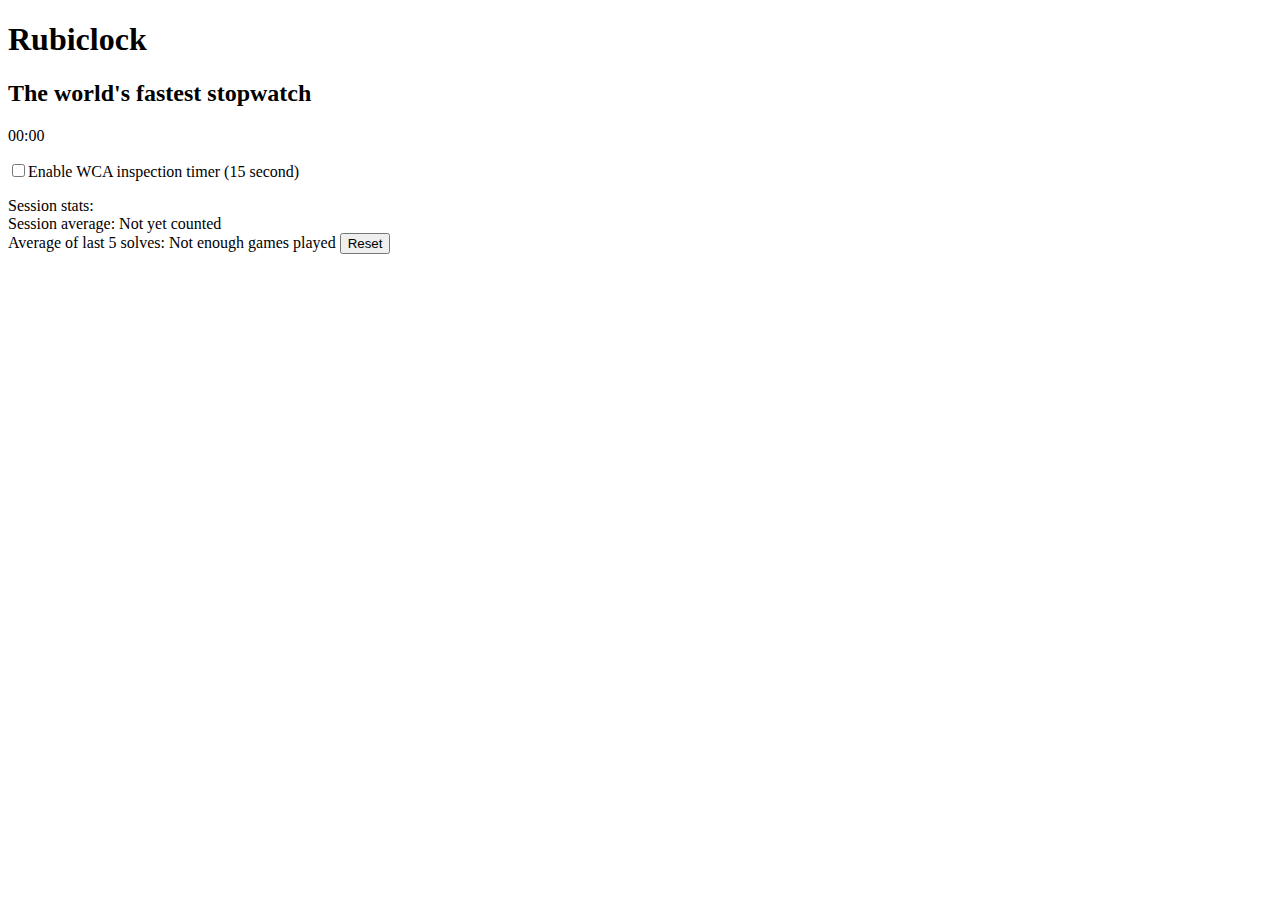
==== index.html @ 8da44c08 "initial commit" ====
<!DOCTYPE html>
<html>

<head>
    <meta name="viewport" content="width=device-width, initial-scale=1.0">
    <title>Rubiclock</title>
    <link rel="stylesheet" href="style.css">
    <link rel="preconnect" href="https://fonts.googleapis.com">
    <link rel="preconnect" href="https://fonts.gstatic.com" crossorigin>
    <link href="https://fonts.googleapis.com/css2?family=Raleway:wght@200;400;600&display=swap" rel="stylesheet">
</head>

<body>
    <h1>Rubiclock</h1>
    <h2>The world's fastest stopwatch</h2>
    <p id="timer"><span id="secs">00</span>:<span id="tenths">00</span></p>
    <input id="inspectionTimer" type="checkbox" value="setting">Enable WCA inspection timer (15 second)</input>
    <p>Session stats:
        <br>
        Session average: <span id="sessionAverage">Not yet counted</span>
        <br>
        Average of last 5 solves: <span id="lastFiveAverage">Not enough games played</span>
        <button id="fiveReset">Reset</button>
    </p>
    <ul id="stats"></ul>
    <script src="script.js" type="text/javascript"></script>
</body>

</html>
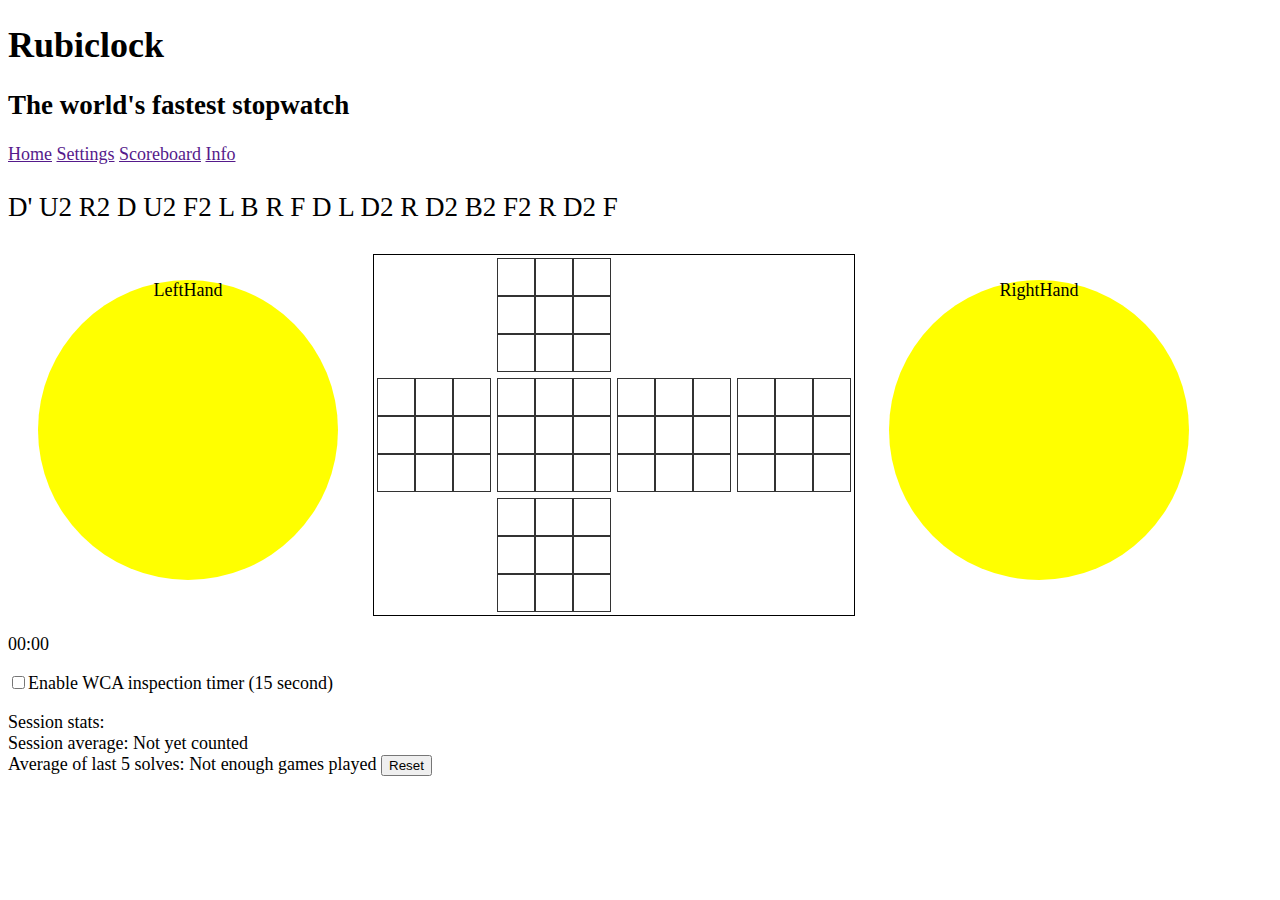
==== commit 826dc131: "added components" ====
--- a/index.html
+++ b/index.html
@@ -11,19 +11,100 @@
 </head>
 
 <body>
-    <h1>Rubiclock</h1>
-    <h2>The world's fastest stopwatch</h2>
-    <p id="timer"><span id="secs">00</span>:<span id="tenths">00</span></p>
-    <input id="inspectionTimer" type="checkbox" value="setting">Enable WCA inspection timer (15 second)</input>
-    <p>Session stats:
-        <br>
-        Session average: <span id="sessionAverage">Not yet counted</span>
-        <br>
-        Average of last 5 solves: <span id="lastFiveAverage">Not enough games played</span>
-        <button id="fiveReset">Reset</button>
-    </p>
-    <ul id="stats"></ul>
-    <script src="script.js" type="text/javascript"></script>
+    <div class="header">
+        <h1>Rubiclock</h1>
+        <h2>The world's fastest stopwatch</h2>
+        <a href="">Home</a>
+        <a href="">Settings</a>
+        <a href="">Scoreboard</a>
+        <a href="">Info</a>
+    </div>
+    <div class="scramble">
+        <p id="scrambleset">D' U2 R2 D U2 F2 L B R F D L D2 R D2 B2 F2 R D2 F </p>
+        <div class="hands" id="leftHand">LeftHand</div>
+        <div class="cube">
+            <div id="uplayer" class="grid-container">
+                <div class="grid-item"></div>
+                <div class="grid-item"></div>
+                <div class="grid-item"></div>
+                <div class="grid-item"></div>
+                <div class="grid-item"></div>
+                <div class="grid-item"></div>
+                <div class="grid-item"></div>
+                <div class="grid-item"></div>
+                <div class="grid-item"></div>
+            </div>
+            <div id="leftlayer" class="grid-container">
+                <div class="grid-item"></div>
+                <div class="grid-item"></div>
+                <div class="grid-item"></div>
+                <div class="grid-item"></div>
+                <div class="grid-item"></div>
+                <div class="grid-item"></div>
+                <div class="grid-item"></div>
+                <div class="grid-item"></div>
+                <div class="grid-item"></div>
+            </div>
+            <div id="frontlayer" class="grid-container">
+                <div class="grid-item"></div>
+                <div class="grid-item"></div>
+                <div class="grid-item"></div>
+                <div class="grid-item"></div>
+                <div class="grid-item"></div>
+                <div class="grid-item"></div>
+                <div class="grid-item"></div>
+                <div class="grid-item"></div>
+                <div class="grid-item"></div>
+            </div>
+            <div id="rightlayer" class="grid-container">
+                <div class="grid-item"></div>
+                <div class="grid-item"></div>
+                <div class="grid-item"></div>
+                <div class="grid-item"></div>
+                <div class="grid-item"></div>
+                <div class="grid-item"></div>
+                <div class="grid-item"></div>
+                <div class="grid-item"></div>
+                <div class="grid-item"></div>
+            </div>
+            <div id="backlayer" class="grid-container">
+                <div class="grid-item"></div>
+                <div class="grid-item"></div>
+                <div class="grid-item"></div>
+                <div class="grid-item"></div>
+                <div class="grid-item"></div>
+                <div class="grid-item"></div>
+                <div class="grid-item"></div>
+                <div class="grid-item"></div>
+                <div class="grid-item"></div>
+            </div>
+            <div id="downlayer" class="grid-container">
+                <div class="grid-item"></div>
+                <div class="grid-item"></div>
+                <div class="grid-item"></div>
+                <div class="grid-item"></div>
+                <div class="grid-item"></div>
+                <div class="grid-item"></div>
+                <div class="grid-item"></div>
+                <div class="grid-item"></div>
+                <div class="grid-item"></div>
+            </div>
+        </div>
+        <div class="hands" id="rightHand">RightHand</div>
+    </div>
+    <div class="timer">
+        <p id="timer"><span id="secs">00</span>:<span id="tenths">00</span></p>
+        <input id="inspectionTimer" type="checkbox" value="setting">Enable WCA inspection timer (15 second)</input>
+        <p>Session stats:
+            <br>
+            Session average: <span id="sessionAverage">Not yet counted</span>
+            <br>
+            Average of last 5 solves: <span id="lastFiveAverage">Not enough games played</span>
+            <button id="fiveReset">Reset</button>
+        </p>
+        <ul id="stats"></ul>
+        <script src="script.js" type="text/javascript"></script>
+    </div>
 </body>
 
 </html>--- a/style.css
+++ b/style.css
@@ -0,0 +1,68 @@
+html{
+  font-size: 18px;
+}
+
+.header h1{
+  font-size: 2rem;
+}
+
+#scrambleset{
+  font-size: 1.5rem;
+}
+
+.hands{
+  display: inline-block;
+  background-color: yellow;
+  height: 300px;
+  width: 300px;
+  border-radius: 50%;
+  text-align: center;
+  margin: 30px;
+}
+
+.cube{
+  display: inline-grid;
+  grid-template-areas:
+  '. top . .'
+  'left front right back'
+  '. bottom . .';
+  width: fit-content;
+  border: 1px solid black;
+}
+#uplayer{
+  grid-area: top;
+}
+#leftlayer{
+  grid-area: left;
+}
+#frontlayer{
+  grid-area: front;
+}
+#rightlayer{
+  grid-area: right;
+}
+#downlayer{
+  grid-area: bottom;
+}
+#backlayer{
+  grid-area: back;
+}
+
+
+
+.grid-container {
+  display: inline-grid;
+  grid-template-columns: auto auto auto;
+  width: fit-content;
+  padding: 3px;
+}
+
+
+.grid-item {
+  content: "";
+  background-color: red(255, 255, 255, 0.8);
+  border: 1px solid rgba(0, 0, 0, 0.8);
+  text-align: center;
+  width: 2rem;
+  height: 2rem;
+}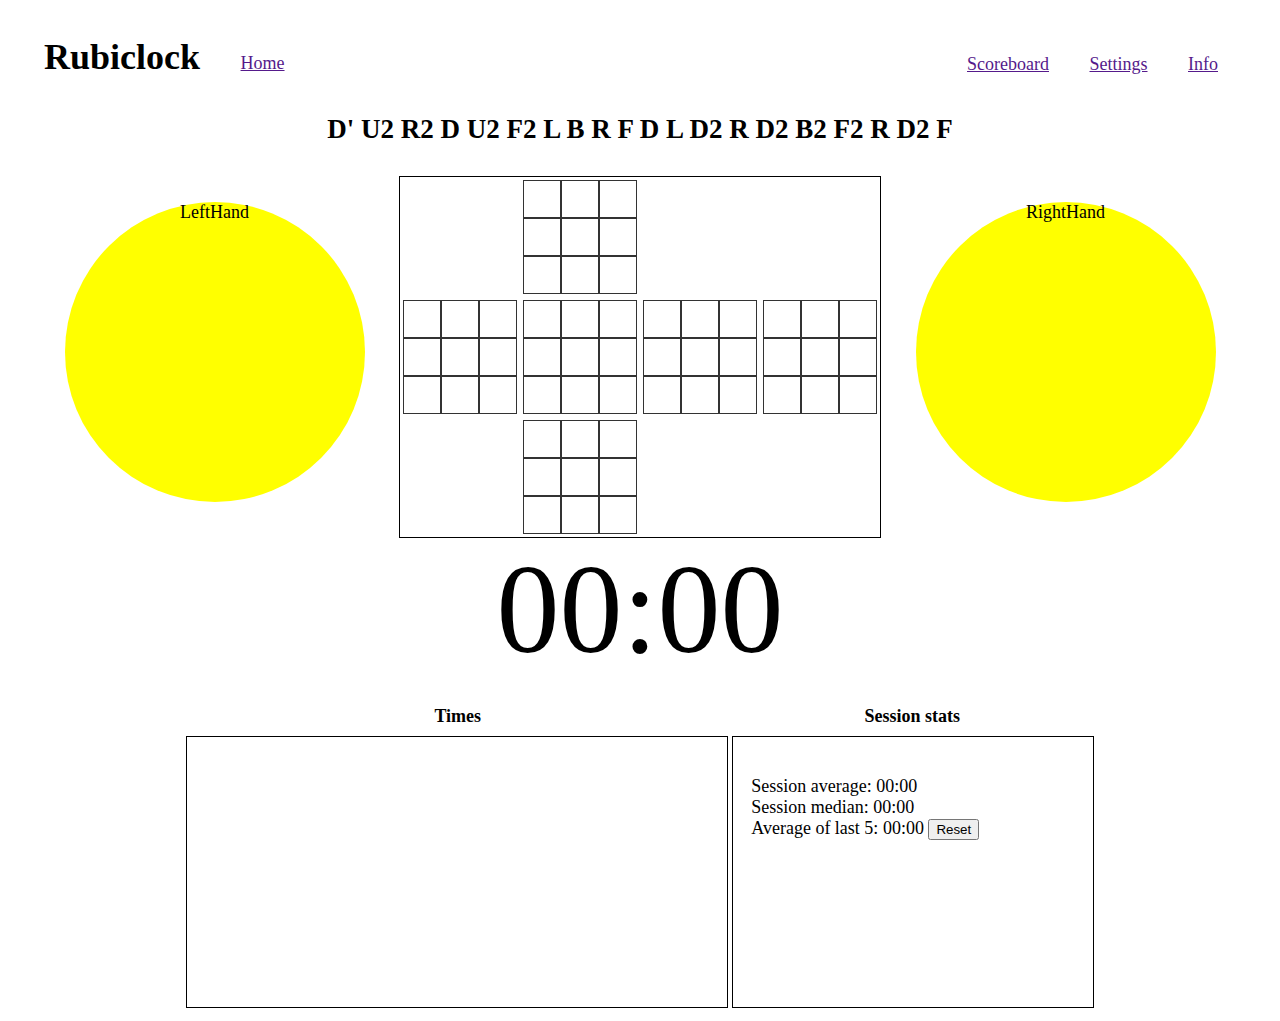
==== commit e915be62: "added components" ====
--- a/index.html
+++ b/index.html
@@ -5,23 +5,21 @@
     <meta name="viewport" content="width=device-width, initial-scale=1.0">
     <title>Rubiclock</title>
     <link rel="stylesheet" href="style.css">
-    <link rel="preconnect" href="https://fonts.googleapis.com">
-    <link rel="preconnect" href="https://fonts.gstatic.com" crossorigin>
-    <link href="https://fonts.googleapis.com/css2?family=Raleway:wght@200;400;600&display=swap" rel="stylesheet">
 </head>
 
 <body>
     <div class="header">
-        <h1>Rubiclock</h1>
-        <h2>The world's fastest stopwatch</h2>
-        <a href="">Home</a>
-        <a href="">Settings</a>
-        <a href="">Scoreboard</a>
-        <a href="">Info</a>
+        <h1 title="Back to main page">Rubiclock</h1>
+        <a id="home" href="">Home</a>
+        <div class="rightMenu">
+            <a id="scoreboard" href="">Scoreboard</a>
+            <a id="settings" href="">Settings</a>
+            <a id="info" href="">Info</a>
+        </div>
     </div>
     <div class="scramble">
-        <p id="scrambleset">D' U2 R2 D U2 F2 L B R F D L D2 R D2 B2 F2 R D2 F </p>
-        <div class="hands" id="leftHand">LeftHand</div>
+        <h3 id="scrambleset">D' U2 R2 D U2 F2 L B R F D L D2 R D2 B2 F2 R D2 F </h3>
+        <div class="hands timer" id="leftHand">LeftHand</div>
         <div class="cube">
             <div id="uplayer" class="grid-container">
                 <div class="grid-item"></div>
@@ -90,19 +88,32 @@
                 <div class="grid-item"></div>
             </div>
         </div>
-        <div class="hands" id="rightHand">RightHand</div>
+        <div class="hands timer" id="rightHand">RightHand</div>
     </div>
-    <div class="timer">
-        <p id="timer"><span id="secs">00</span>:<span id="tenths">00</span></p>
-        <input id="inspectionTimer" type="checkbox" value="setting">Enable WCA inspection timer (15 second)</input>
-        <p>Session stats:
-            <br>
-            Session average: <span id="sessionAverage">Not yet counted</span>
-            <br>
-            Average of last 5 solves: <span id="lastFiveAverage">Not enough games played</span>
-            <button id="fiveReset">Reset</button>
-        </p>
-        <ul id="stats"></ul>
+    <div class="stopwatch">
+        <h2 id="timer"><span id="secs">00</span>:<span id="tenths">00</span></h2>        
+        <h4 id="timeHeader">Times</h4>
+        <h4 id="statHeader">Session stats</h4>
+        <div class="infoBox">
+            <div class="times">
+                <ul id="sessionTimes"></ul>
+            </div>
+            <div class="stats">
+                <p>
+                    <br>
+                    Session average: <span id="sessionAverage">00:00</span>
+                    <br>
+                    Session median: <span id="median">00:00</span>
+                    <br>
+                    Average of last 5: <span id="lastFiveAverage">00:00</span>
+                    <button id="fiveReset">Reset</button>
+                </p>
+            </div>
+
+    
+        </div>
+
+
         <script src="script.js" type="text/javascript"></script>
     </div>
 </body>
--- a/style.css
+++ b/style.css
@@ -1,16 +1,60 @@
-html{
+html {
   font-size: 18px;
 }
 
-.header h1{
-  font-size: 2rem;
+.header {
+  margin: 2rem;
 }
 
-#scrambleset{
+.header h1 {
+  font-size: 2rem;
+  display: inline;
+}
+
+#home {
+  margin: 1rem;
+  margin-left: 2rem;
+}
+
+.rightMenu {
+  margin: 1rem;
+  float: right;
+}
+
+.rightMenu a {
+  margin-left: 2rem;
+}
+
+
+#scrambleset {
   font-size: 1.5rem;
 }
 
-.hands{
+.scramble {
+  width: 100%;
+  text-align: center;
+}
+
+.stopwatch {
+  width: 100%;
+  text-align: center;
+}
+
+.stopwatch h2 {
+  font-size: 7rem;
+  font-weight: normal;
+  margin: 0;
+}
+
+.timer {
+  -webkit-transition: all 0.1s ease-in-out;
+  -moz-transition: all 0.1s ease-in-out;
+  -o-transition: all 0.1s ease-in-out;
+  -ms-transition: all 0.1s ease-in-out;
+  transition: all 0.1s ease-in-out;
+}
+
+.hands {
   display: inline-block;
   background-color: yellow;
   height: 300px;
@@ -20,35 +64,39 @@
   margin: 30px;
 }
 
-.cube{
+.cube {
   display: inline-grid;
   grid-template-areas:
-  '. top . .'
-  'left front right back'
-  '. bottom . .';
+    '. top . .'
+    'left front right back'
+    '. bottom . .';
   width: fit-content;
   border: 1px solid black;
 }
-#uplayer{
+
+#uplayer {
   grid-area: top;
 }
-#leftlayer{
+
+#leftlayer {
   grid-area: left;
 }
-#frontlayer{
+
+#frontlayer {
   grid-area: front;
 }
-#rightlayer{
+
+#rightlayer {
   grid-area: right;
 }
-#downlayer{
+
+#downlayer {
   grid-area: bottom;
 }
-#backlayer{
+
+#backlayer {
   grid-area: back;
 }
-
-
 
 .grid-container {
   display: inline-grid;
@@ -65,4 +113,57 @@
   text-align: center;
   width: 2rem;
   height: 2rem;
-}+}
+
+.stopwatch h4{
+  display: inline-block;
+  margin-bottom: 0.5rem;
+}
+
+#timeHeader{
+  width: 30rem;
+}
+
+#statHeader{
+  width: 20rem;
+}
+
+.infoBox{
+  position: relative;
+  width: 100%;
+}
+
+.infoBox div{
+  text-align: left;
+  display: inline-block;
+  height: 15rem;
+  overflow-x: hidden;
+  border: 1px solid black;
+}
+
+.times{
+  width: 30rem;
+}
+
+.times ul{
+  list-style: none;
+  padding: 0;
+}
+
+.times li {
+  border-top: 1px solid black;
+  padding: 0.5rem;
+}
+
+.stats{
+  overflow-y: hidden;
+  width: 20rem;
+}
+
+.stats p{
+  margin: 1rem;
+}
+
+
+
+
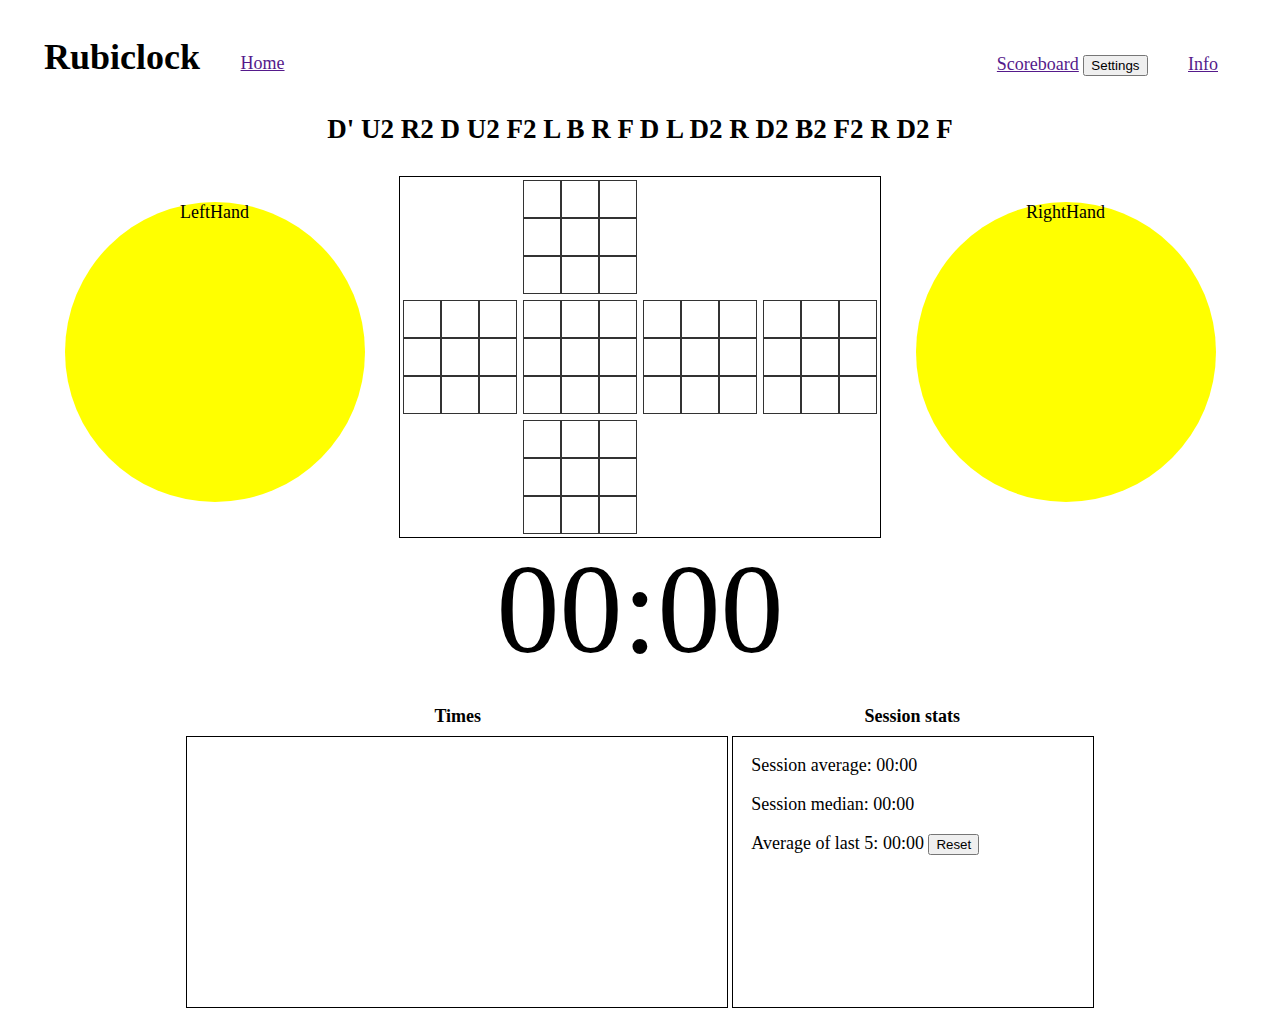
==== commit 2d88e024: "added settings visuals" ====
--- a/index.html
+++ b/index.html
@@ -3,7 +3,7 @@
 
 <head>
     <meta name="viewport" content="width=device-width, initial-scale=1.0">
-    <title>Rubiclock</title>
+    <title>Rubiclock - Home</title>
     <link rel="stylesheet" href="style.css">
 </head>
 
@@ -13,7 +13,7 @@
         <a id="home" href="">Home</a>
         <div class="rightMenu">
             <a id="scoreboard" href="">Scoreboard</a>
-            <a id="settings" href="">Settings</a>
+            <button id="settingsIcon">Settings</button>
             <a id="info" href="">Info</a>
         </div>
     </div>
@@ -91,7 +91,7 @@
         <div class="hands timer" id="rightHand">RightHand</div>
     </div>
     <div class="stopwatch">
-        <h2 id="timer"><span id="secs">00</span>:<span id="tenths">00</span></h2>        
+        <h2 id="timer"><span id="secs">00</span>:<span id="tenths">00</span></h2>
         <h4 id="timeHeader">Times</h4>
         <h4 id="statHeader">Session stats</h4>
         <div class="infoBox">
@@ -99,23 +99,44 @@
                 <ul id="sessionTimes"></ul>
             </div>
             <div class="stats">
-                <p>
-                    <br>
-                    Session average: <span id="sessionAverage">00:00</span>
-                    <br>
-                    Session median: <span id="median">00:00</span>
-                    <br>
-                    Average of last 5: <span id="lastFiveAverage">00:00</span>
-                    <button id="fiveReset">Reset</button>
-                </p>
+                <p>Session average: <span id="sessionAverage">00:00</span></p>
+                <p>Session median: <span id="median">00:00</span></p>
+                <p>Average of last 5: <span id="lastFiveAverage">00:00</span> <button id="fiveReset">Reset</button></p>
             </div>
-
-    
         </div>
 
+        
+    </div>
+    <div class="background hidden" id="background"></div>
+        <div class="settings hidden" id="settings">
+            <p>
+                <button id="closeSettings">Close</button>
+            </p>
+            <h1>Settings</h1>
+            <form action="index.html">
+                <label for="theme">Theme</label>
+                <select name="theme" id="theme">
+                    <option value="light">Light</option>
+                    <option value="dark">Dark</option>
+                </select>
+                <br>
+                <br>
+                <label for="inspectionTime">Inspection time</label>
+                <input type="number" id="inspectionTime" name="inspt" min="0" max="30" value="15">
+                <br>
+                <br>
+                <label for="inspTimer">Inspection timer sound</label>
+                <input type="checkbox" id="timerSound" name="timerSound" checked>
+                <br>
+                <br>
+                <button type="submit">Submit</button>
+                <button type="reset">Defaults</button>
+                <button type="button" id="cancelSettings">Cancel</button>
+            </form>
+        </div>
 
-        <script src="script.js" type="text/javascript"></script>
-    </div>
+    <script src="script.js" type="text/javascript"></script>
+    <script src="nav.js" type="text/javascript"></script>
 </body>
 
 </html>--- a/style.css
+++ b/style.css
@@ -1,6 +1,7 @@
 html {
   font-size: 18px;
 }
+
 
 .header {
   margin: 2rem;
@@ -151,7 +152,7 @@
 }
 
 .times li {
-  border-top: 1px solid black;
+  border-bottom: 1px solid black;
   padding: 0.5rem;
 }
 
@@ -164,6 +165,42 @@
   margin: 1rem;
 }
 
-
-
-
+.background{
+  position: fixed;
+  left: 0;
+  height: 100%;
+  width: 100vw;
+  top: 0;
+  background-color: black;
+  opacity: 0.6;
+}
+.settings{
+  position: fixed;
+  display: block;
+  top: 30%;
+  left: 50%;
+  transform: translate(-50%, 0);
+  background-color: white;
+  padding: 2rem;
+}
+
+.settings p{
+  text-align: right;
+}
+
+.settings h1{
+  text-align: center;
+  margin-bottom: 3rem;
+}
+
+.settings label{
+  margin-right: 1rem;
+}
+
+.settings button{
+  margin: 0 0.5rem;
+}
+
+.hidden{
+  display: none;
+}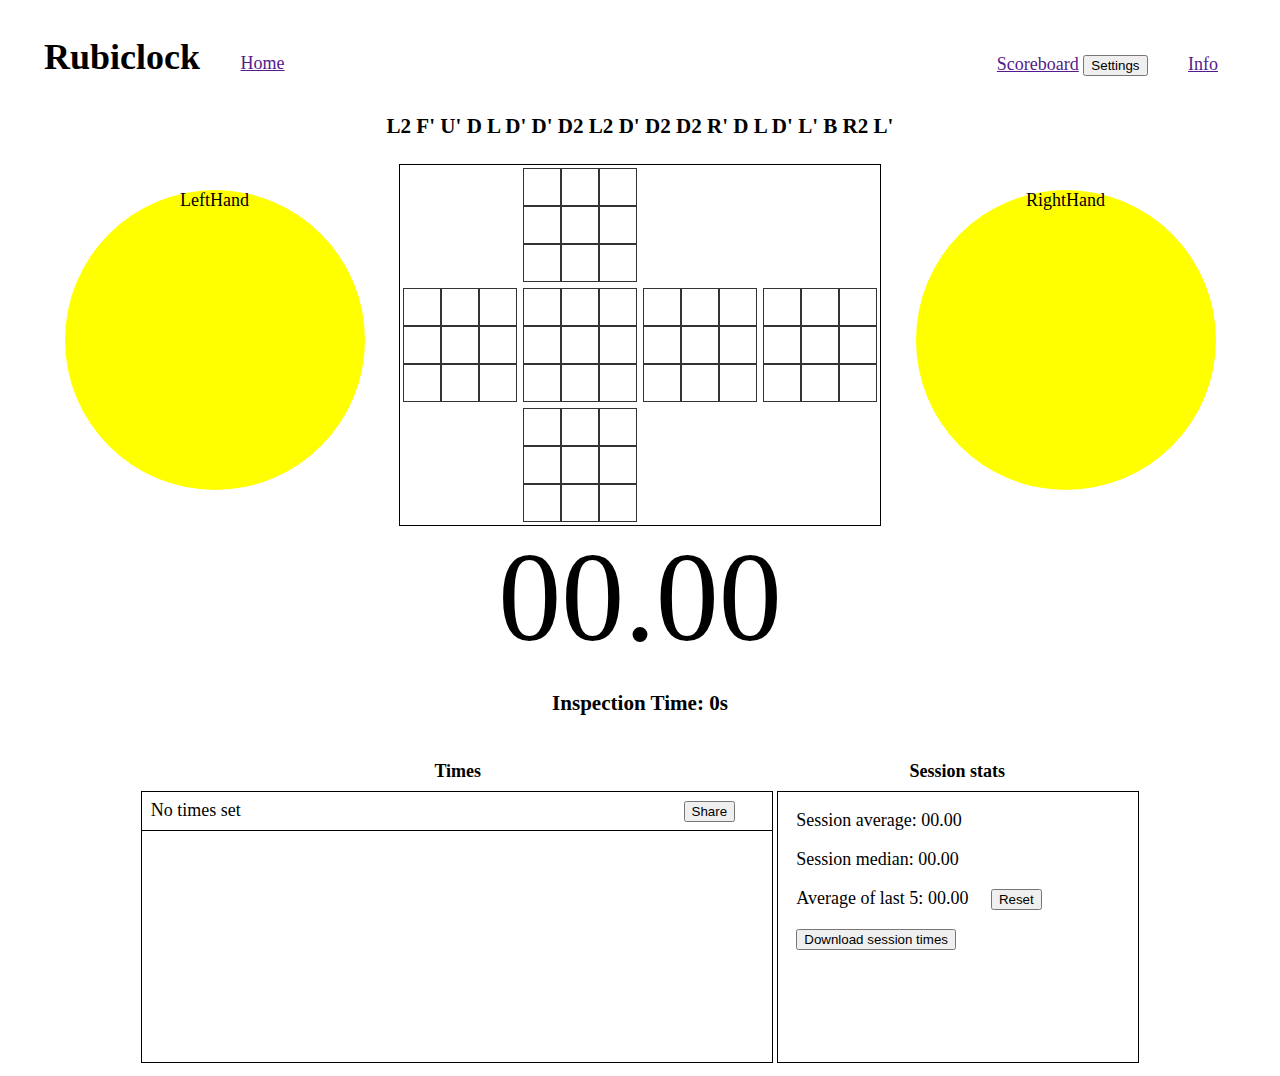
==== commit c17b9a18: "Added components" ====
--- a/index.html
+++ b/index.html
@@ -18,7 +18,7 @@
         </div>
     </div>
     <div class="scramble">
-        <h3 id="scrambleset">D' U2 R2 D U2 F2 L B R F D L D2 R D2 B2 F2 R D2 F </h3>
+        <h3 id="scrambleSet">D' U2 R2 D U2 F2 L B R F D L D2 R D2 B2 F2 R D2 F </h3>
         <div class="hands timer" id="leftHand">LeftHand</div>
         <div class="cube">
             <div id="uplayer" class="grid-container">
@@ -91,52 +91,80 @@
         <div class="hands timer" id="rightHand">RightHand</div>
     </div>
     <div class="stopwatch">
-        <h2 id="timer"><span id="secs">00</span>:<span id="tenths">00</span></h2>
+        <h2 id="timer"><span id="secs">00</span>.<span id="tenths">00</span></h2>
+        <h3 id="inspTimer">Inspection Time: <span id="inspSecs">0</span>s</h3>
+        <h3></h3>
         <h4 id="timeHeader">Times</h4>
         <h4 id="statHeader">Session stats</h4>
         <div class="infoBox">
             <div class="times">
-                <ul id="sessionTimes"></ul>
+                <button id="shareButton">Share</button>
+                <ul id="sessionTimes">
+                    <li>No times set</li>
+                </ul>
             </div>
             <div class="stats">
-                <p>Session average: <span id="sessionAverage">00:00</span></p>
-                <p>Session median: <span id="median">00:00</span></p>
-                <p>Average of last 5: <span id="lastFiveAverage">00:00</span> <button id="fiveReset">Reset</button></p>
+                <p>Session average: <span id="sessionAverage">00.00</span></p>
+                <p>Session median: <span id="median">00.00</span></p>
+                <p>Average of last 5: <span id="lastFiveAverage">00.00</span> <button id="fiveReset">Reset</button></p>
+                <button id="download">Download session times</button>
             </div>
         </div>
 
-        
+
     </div>
-    <div class="background hidden" id="background"></div>
-        <div class="settings hidden" id="settings">
-            <p>
-                <button id="closeSettings">Close</button>
-            </p>
-            <h1>Settings</h1>
-            <form action="index.html">
-                <label for="theme">Theme</label>
-                <select name="theme" id="theme">
-                    <option value="light">Light</option>
-                    <option value="dark">Dark</option>
-                </select>
-                <br>
-                <br>
-                <label for="inspectionTime">Inspection time</label>
-                <input type="number" id="inspectionTime" name="inspt" min="0" max="30" value="15">
-                <br>
-                <br>
-                <label for="inspTimer">Inspection timer sound</label>
-                <input type="checkbox" id="timerSound" name="timerSound" checked>
-                <br>
-                <br>
-                <button type="submit">Submit</button>
-                <button type="reset">Defaults</button>
-                <button type="button" id="cancelSettings">Cancel</button>
-            </form>
+    <div class="background hidden" id="settingsBackground"></div>
+    <div class="popUp hidden" id="settings">
+        <div id="closeButton">
+            <button id="closeSettings">Close</button>
         </div>
+        <h1>Settings</h1>
+        <form action="index.html">
+            <label for="theme">Theme</label>
+            <select name="theme" id="theme">
+                <option value="light">Light</option>
+                <option value="dark">Dark</option>
+            </select>
+            <br>
+            <br>
+            <label for="inspectionTime">Inspection time</label>
+            <input type="number" id="inspectionTime" name="inspt" min="0" max="30" value="15" required>
+            <br>
+            <br>
+            <label for="timerSound">Inspection timer sound</label>
+            <input type="checkbox" id="timerSound" name="timerSound" checked>
+            <br>
+            <br>
+            <button type="reset">Defaults</button>
+            <button type="button" id="cancelSettings">Cancel</button>
+            <button type="submit">Apply</button>
+        </form>
+    </div>
+    <div class="background hidden" id="shareBackground"></div>
+
+    <div class="popUp hidden" id="share">
+        <div id="closeButton">
+            <button id="closeShare">Close</button>
+        </div>
+        <h1>Share</h1>
+        <form action="">
+            <label for="nickName">Nickname</label>
+            <br>
+            <input type="text" name="nick" id="nickName" required>
+            <br>
+            <br>
+            <label for="timeToShare">Time to post</label>
+            <br>
+            <input type="text" name="time" id="timeToShare" value="No time set" readonly>
+            <input class="hidden" id="formScramble" type="text" name="scramble" value="null">
+            <br>
+            <br>
+            <button type="button" id="cancelShare">Cancel</button>
+            <button type="submit" id="submitShare">Share</button>
+        </form>
+    </div>
 
     <script src="script.js" type="text/javascript"></script>
-    <script src="nav.js" type="text/javascript"></script>
 </body>
 
 </html>--- a/style.css
+++ b/style.css
@@ -122,7 +122,7 @@
 }
 
 #timeHeader{
-  width: 30rem;
+  width: 35rem;
 }
 
 #statHeader{
@@ -143,12 +143,19 @@
 }
 
 .times{
-  width: 30rem;
+  width: 35rem;
+  overflow-y: scroll;
+}
+
+.times button{
+  margin-left: 86%;
+  margin-top: 0.5rem;
 }
 
 .times ul{
   list-style: none;
   padding: 0;
+  margin-top: -1.7rem;
 }
 
 .times li {
@@ -164,6 +171,11 @@
 .stats p{
   margin: 1rem;
 }
+
+.stats button{
+  margin-left: 1rem;
+}
+
 
 .background{
   position: fixed;
@@ -174,7 +186,7 @@
   background-color: black;
   opacity: 0.6;
 }
-.settings{
+.popUp{
   position: fixed;
   display: block;
   top: 30%;
@@ -184,21 +196,22 @@
   padding: 2rem;
 }
 
-.settings p{
+
+.popUp h1{
+  text-align: center;
+  margin-bottom: 3rem;
+}
+
+.popUp label{
+  margin-right: 1rem;
+}
+
+.popUp button{
+  margin: 0 0.5rem;
+}
+
+#closeButton{
   text-align: right;
-}
-
-.settings h1{
-  text-align: center;
-  margin-bottom: 3rem;
-}
-
-.settings label{
-  margin-right: 1rem;
-}
-
-.settings button{
-  margin: 0 0.5rem;
 }
 
 .hidden{
